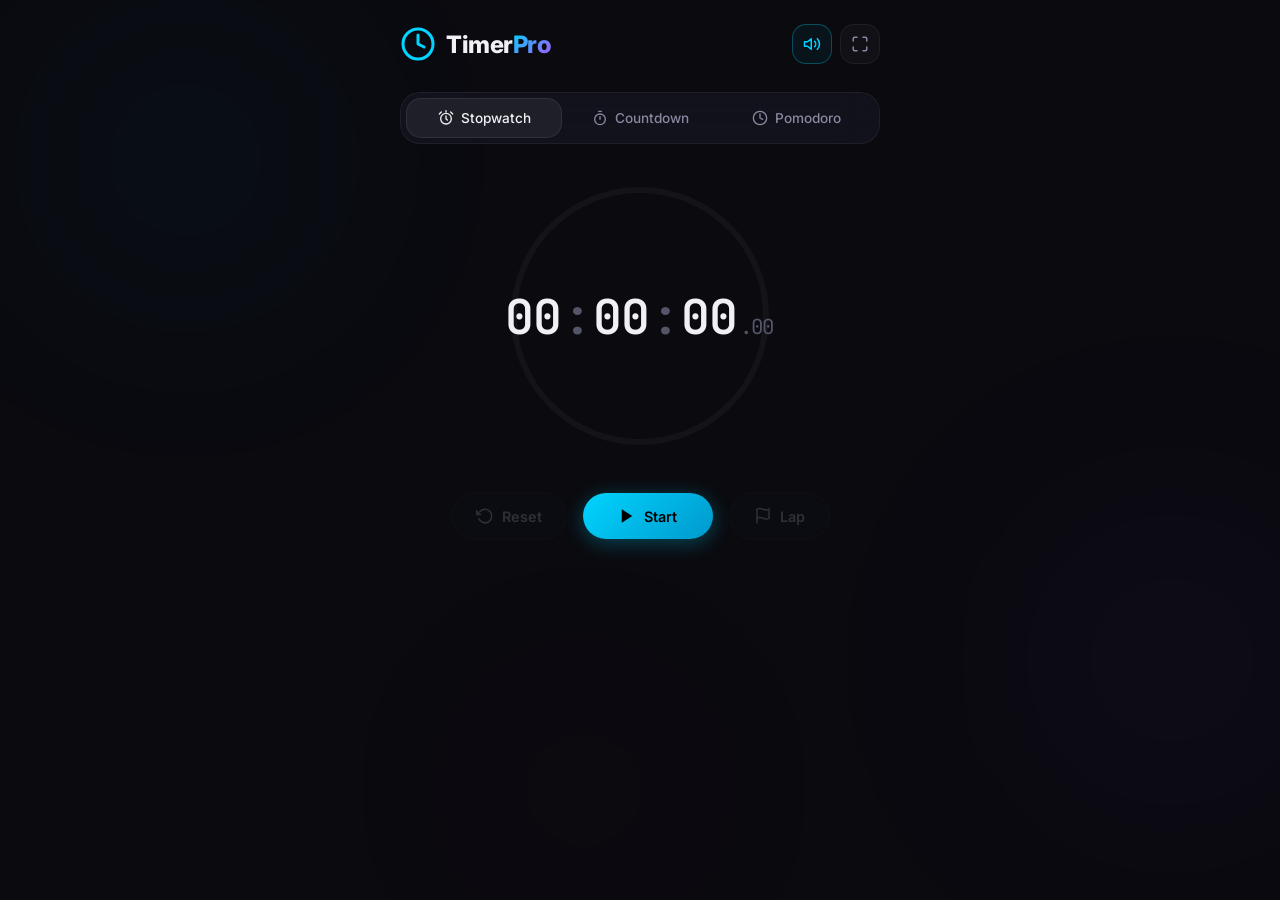
==== index.html @ 731d6ba2 "Initial commit: Timer Pro app with Stopwatch, Countdown & Pomodoro" ====
<!DOCTYPE html>
<html lang="en">
<head>
    <meta charset="UTF-8">
    <meta name="viewport" content="width=device-width, initial-scale=1.0">
    <title>Timer Pro — Stopwatch, Countdown & Pomodoro</title>
    <meta name="description" content="A premium timer application with Stopwatch, Countdown, and Pomodoro modes. Beautiful dark UI with smooth animations.">
    <link rel="preconnect" href="https://fonts.googleapis.com">
    <link rel="preconnect" href="https://fonts.gstatic.com" crossorigin>
    <link href="https://fonts.googleapis.com/css2?family=Inter:wght@300;400;500;600;700;800;900&family=JetBrains+Mono:wght@300;400;500;600;700&display=swap" rel="stylesheet">
    <link rel="stylesheet" href="style.css">
</head>
<body>
    <div class="app-bg">
        <div class="bg-orb bg-orb-1"></div>
        <div class="bg-orb bg-orb-2"></div>
        <div class="bg-orb bg-orb-3"></div>
    </div>

    <div class="app-container">
        <!-- Header -->
        <header class="app-header">
            <div class="logo">
                <div class="logo-icon">
                    <svg viewBox="0 0 24 24" fill="none" stroke="currentColor" stroke-width="2" stroke-linecap="round" stroke-linejoin="round">
                        <circle cx="12" cy="12" r="10"/>
                        <polyline points="12 6 12 12 16 14"/>
                    </svg>
                </div>
                <h1>Timer<span class="logo-accent">Pro</span></h1>
            </div>
            <div class="header-actions">
                <button id="btn-sound-toggle" class="icon-btn" title="Toggle Sound" aria-label="Toggle sound">
                    <svg viewBox="0 0 24 24" fill="none" stroke="currentColor" stroke-width="2" stroke-linecap="round" stroke-linejoin="round">
                        <polygon points="11 5 6 9 2 9 2 15 6 15 11 19 11 5"/>
                        <path d="M19.07 4.93a10 10 0 0 1 0 14.14"/>
                        <path d="M15.54 8.46a5 5 0 0 1 0 7.07"/>
                    </svg>
                </button>
                <button id="btn-fullscreen" class="icon-btn" title="Fullscreen" aria-label="Toggle fullscreen">
                    <svg viewBox="0 0 24 24" fill="none" stroke="currentColor" stroke-width="2" stroke-linecap="round" stroke-linejoin="round">
                        <path d="M8 3H5a2 2 0 0 0-2 2v3m18 0V5a2 2 0 0 0-2-2h-3m0 18h3a2 2 0 0 0 2-2v-3M3 16v3a2 2 0 0 0 2 2h3"/>
                    </svg>
                </button>
            </div>
        </header>

        <!-- Mode Tabs -->
        <nav class="mode-tabs" role="tablist">
            <button class="mode-tab active" data-mode="stopwatch" role="tab" aria-selected="true" id="tab-stopwatch">
                <svg viewBox="0 0 24 24" fill="none" stroke="currentColor" stroke-width="2" stroke-linecap="round" stroke-linejoin="round">
                    <circle cx="12" cy="13" r="8"/>
                    <path d="M12 9v4l2 2"/>
                    <path d="M5 3L2 6"/>
                    <path d="M22 6l-3-3"/>
                    <line x1="12" y1="1" x2="12" y2="3"/>
                </svg>
                Stopwatch
            </button>
            <button class="mode-tab" data-mode="countdown" role="tab" aria-selected="false" id="tab-countdown">
                <svg viewBox="0 0 24 24" fill="none" stroke="currentColor" stroke-width="2" stroke-linecap="round" stroke-linejoin="round">
                    <path d="M10 2h4"/>
                    <path d="M12 14v-4"/>
                    <circle cx="12" cy="14" r="8"/>
                </svg>
                Countdown
            </button>
            <button class="mode-tab" data-mode="pomodoro" role="tab" aria-selected="false" id="tab-pomodoro">
                <svg viewBox="0 0 24 24" fill="none" stroke="currentColor" stroke-width="2" stroke-linecap="round" stroke-linejoin="round">
                    <path d="M12 22c5.523 0 10-4.477 10-10S17.523 2 12 2 2 6.477 2 12s4.477 10 10 10z"/>
                    <path d="M12 6v6l4 2"/>
                </svg>
                Pomodoro
            </button>
            <div class="tab-indicator" id="tab-indicator"></div>
        </nav>

        <!-- Main Timer Display -->
        <main class="timer-main">
            <!-- Stopwatch Panel -->
            <section class="timer-panel active" id="panel-stopwatch" role="tabpanel" aria-labelledby="tab-stopwatch">
                <div class="timer-ring-container">
                    <svg class="timer-ring" viewBox="0 0 280 280">
                        <circle class="ring-bg" cx="140" cy="140" r="126"/>
                        <circle class="ring-progress stopwatch-ring" cx="140" cy="140" r="126" id="stopwatch-ring"/>
                    </svg>
                    <div class="timer-display">
                        <div class="time-digits" id="stopwatch-display">
                            <span class="digit-group" id="sw-hours">00</span>
                            <span class="digit-sep">:</span>
                            <span class="digit-group" id="sw-minutes">00</span>
                            <span class="digit-sep">:</span>
                            <span class="digit-group" id="sw-seconds">00</span>
                            <span class="digit-ms" id="sw-ms">.00</span>
                        </div>
                    </div>
                </div>
                <div class="timer-controls">
                    <button class="ctrl-btn ctrl-secondary" id="sw-reset" disabled>
                        <svg viewBox="0 0 24 24" fill="none" stroke="currentColor" stroke-width="2"><path d="M1 4v6h6"/><path d="M3.51 15a9 9 0 1 0 2.13-9.36L1 10"/></svg>
                        Reset
                    </button>
                    <button class="ctrl-btn ctrl-primary" id="sw-start">
                        <svg viewBox="0 0 24 24" fill="currentColor"><polygon points="5 3 19 12 5 21 5 3"/></svg>
                        Start
                    </button>
                    <button class="ctrl-btn ctrl-secondary" id="sw-lap" disabled>
                        <svg viewBox="0 0 24 24" fill="none" stroke="currentColor" stroke-width="2"><path d="M4 15s1-1 4-1 5 2 8 2 4-1 4-1V3s-1 1-4 1-5-2-8-2-4 1-4 1z"/><line x1="4" y1="22" x2="4" y2="15"/></svg>
                        Lap
                    </button>
                </div>
                <div class="laps-container" id="laps-container">
                    <div class="laps-header" id="laps-header" style="display:none;">
                        <span>Lap</span>
                        <span>Lap Time</span>
                        <span>Total</span>
                    </div>
                    <div class="laps-list" id="laps-list"></div>
                </div>
            </section>

            <!-- Countdown Panel -->
            <section class="timer-panel" id="panel-countdown" role="tabpanel" aria-labelledby="tab-countdown">
                <div class="countdown-setup" id="countdown-setup">
                    <div class="preset-chips">
                        <button class="preset-chip" data-seconds="60">1 min</button>
                        <button class="preset-chip" data-seconds="180">3 min</button>
                        <button class="preset-chip" data-seconds="300">5 min</button>
                        <button class="preset-chip" data-seconds="600">10 min</button>
                        <button class="preset-chip" data-seconds="900">15 min</button>
                        <button class="preset-chip" data-seconds="1800">30 min</button>
                        <button class="preset-chip" data-seconds="3600">1 hr</button>
                        <button class="preset-chip" data-seconds="7200">2 hr</button>
                    </div>
                    <div class="time-input-group">
                        <div class="time-input-col">
                            <input type="number" id="cd-hours-input" class="time-input" min="0" max="99" value="0" aria-label="Hours">
                            <label>Hours</label>
                        </div>
                        <span class="time-input-sep">:</span>
                        <div class="time-input-col">
                            <input type="number" id="cd-minutes-input" class="time-input" min="0" max="59" value="5" aria-label="Minutes">
                            <label>Minutes</label>
                        </div>
                        <span class="time-input-sep">:</span>
                        <div class="time-input-col">
                            <input type="number" id="cd-seconds-input" class="time-input" min="0" max="59" value="0" aria-label="Seconds">
                            <label>Seconds</label>
                        </div>
                    </div>
                </div>
                <div class="timer-ring-container" id="countdown-ring-area">
                    <svg class="timer-ring" viewBox="0 0 280 280">
                        <circle class="ring-bg" cx="140" cy="140" r="126"/>
                        <circle class="ring-progress countdown-ring" cx="140" cy="140" r="126" id="countdown-ring"/>
                    </svg>
                    <div class="timer-display">
                        <div class="time-digits" id="countdown-display">
                            <span class="digit-group" id="cd-hours">00</span>
                            <span class="digit-sep">:</span>
                            <span class="digit-group" id="cd-minutes">05</span>
                            <span class="digit-sep">:</span>
                            <span class="digit-group" id="cd-seconds">00</span>
                        </div>
                        <div class="timer-label" id="cd-label">Ready</div>
                    </div>
                </div>
                <div class="timer-controls">
                    <button class="ctrl-btn ctrl-secondary" id="cd-reset" disabled>
                        <svg viewBox="0 0 24 24" fill="none" stroke="currentColor" stroke-width="2"><path d="M1 4v6h6"/><path d="M3.51 15a9 9 0 1 0 2.13-9.36L1 10"/></svg>
                        Reset
                    </button>
                    <button class="ctrl-btn ctrl-primary" id="cd-start">
                        <svg viewBox="0 0 24 24" fill="currentColor"><polygon points="5 3 19 12 5 21 5 3"/></svg>
                        Start
                    </button>
                    <button class="ctrl-btn ctrl-secondary" id="cd-add-time">
                        <svg viewBox="0 0 24 24" fill="none" stroke="currentColor" stroke-width="2"><line x1="12" y1="5" x2="12" y2="19"/><line x1="5" y1="12" x2="19" y2="12"/></svg>
                        +1:00
                    </button>
                </div>
            </section>

            <!-- Pomodoro Panel -->
            <section class="timer-panel" id="panel-pomodoro" role="tabpanel" aria-labelledby="tab-pomodoro">
                <div class="pomo-status-bar">
                    <div class="pomo-dots" id="pomo-dots">
                        <div class="pomo-dot active" data-index="0"></div>
                        <div class="pomo-dot" data-index="1"></div>
                        <div class="pomo-dot" data-index="2"></div>
                        <div class="pomo-dot" data-index="3"></div>
                    </div>
                    <div class="pomo-session-info">
                        <span id="pomo-session-label">Focus 1/4</span>
                    </div>
                </div>
                <div class="timer-ring-container">
                    <svg class="timer-ring" viewBox="0 0 280 280">
                        <circle class="ring-bg" cx="140" cy="140" r="126"/>
                        <circle class="ring-progress pomodoro-ring" cx="140" cy="140" r="126" id="pomodoro-ring"/>
                    </svg>
                    <div class="timer-display">
                        <div class="time-digits" id="pomodoro-display">
                            <span class="digit-group" id="pm-minutes">25</span>
                            <span class="digit-sep">:</span>
                            <span class="digit-group" id="pm-seconds">00</span>
                        </div>
                        <div class="timer-label" id="pomo-phase-label">Focus Time</div>
                    </div>
                </div>
                <div class="timer-controls">
                    <button class="ctrl-btn ctrl-secondary" id="pm-reset">
                        <svg viewBox="0 0 24 24" fill="none" stroke="currentColor" stroke-width="2"><path d="M1 4v6h6"/><path d="M3.51 15a9 9 0 1 0 2.13-9.36L1 10"/></svg>
                        Reset
                    </button>
                    <button class="ctrl-btn ctrl-primary" id="pm-start">
                        <svg viewBox="0 0 24 24" fill="currentColor"><polygon points="5 3 19 12 5 21 5 3"/></svg>
                        Start
                    </button>
                    <button class="ctrl-btn ctrl-secondary" id="pm-skip">
                        <svg viewBox="0 0 24 24" fill="currentColor"><polygon points="5 4 15 12 5 20 5 4"/><line x1="19" y1="5" x2="19" y2="19" stroke="currentColor" stroke-width="2"/></svg>
                        Skip
                    </button>
                </div>
                <div class="pomo-settings" id="pomo-settings">
                    <div class="pomo-setting">
                        <label>Focus</label>
                        <div class="pomo-adjust">
                            <button class="adj-btn" data-target="focus" data-dir="-1">-</button>
                            <span id="pomo-focus-val">25</span><span class="adj-unit">min</span>
                            <button class="adj-btn" data-target="focus" data-dir="1">+</button>
                        </div>
                    </div>
                    <div class="pomo-setting">
                        <label>Short Break</label>
                        <div class="pomo-adjust">
                            <button class="adj-btn" data-target="short" data-dir="-1">-</button>
                            <span id="pomo-short-val">5</span><span class="adj-unit">min</span>
                            <button class="adj-btn" data-target="short" data-dir="1">+</button>
                        </div>
                    </div>
                    <div class="pomo-setting">
                        <label>Long Break</label>
                        <div class="pomo-adjust">
                            <button class="adj-btn" data-target="long" data-dir="-1">-</button>
                            <span id="pomo-long-val">15</span><span class="adj-unit">min</span>
                            <button class="adj-btn" data-target="long" data-dir="1">+</button>
                        </div>
                    </div>
                </div>
                <div class="pomo-stats">
                    <div class="pomo-stat">
                        <span class="pomo-stat-val" id="pomo-total-focus">0</span>
                        <span class="pomo-stat-label">Focus min</span>
                    </div>
                    <div class="pomo-stat">
                        <span class="pomo-stat-val" id="pomo-completed">0</span>
                        <span class="pomo-stat-label">Completed</span>
                    </div>
                </div>
            </section>
        </main>
    </div>

    <!-- Alarm overlay -->
    <div class="alarm-overlay" id="alarm-overlay">
        <div class="alarm-modal">
            <div class="alarm-icon">
                <svg viewBox="0 0 24 24" fill="none" stroke="currentColor" stroke-width="2" stroke-linecap="round" stroke-linejoin="round">
                    <path d="M18 8A6 6 0 0 0 6 8c0 7-3 9-3 9h18s-3-2-3-9"/>
                    <path d="M13.73 21a2 2 0 0 1-3.46 0"/>
                </svg>
            </div>
            <h2 id="alarm-title">Time's Up!</h2>
            <p id="alarm-message">Your countdown has finished.</p>
            <button class="ctrl-btn ctrl-primary alarm-dismiss" id="alarm-dismiss">Dismiss</button>
        </div>
    </div>

    <script src="app.js"></script>
</body>
</html>
---- style.css ----
/* =============================================
   TIMER PRO — Premium Dark Theme CSS
   ============================================= */

*, *::before, *::after {
    margin: 0;
    padding: 0;
    box-sizing: border-box;
}

:root {
    --bg-primary: #0a0a0f;
    --bg-secondary: #12121a;
    --bg-card: rgba(22, 22, 35, 0.7);
    --bg-glass: rgba(255, 255, 255, 0.03);
    --border-glass: rgba(255, 255, 255, 0.06);
    --text-primary: #f0f0f5;
    --text-secondary: #8888a0;
    --text-muted: #55556a;
    --accent-cyan: #00d4ff;
    --accent-purple: #a855f7;
    --accent-pink: #f43f85;
    --accent-green: #34d399;
    --accent-orange: #fb923c;
    --accent-red: #ef4444;
    --glow-cyan: 0 0 30px rgba(0, 212, 255, 0.3);
    --glow-purple: 0 0 30px rgba(168, 85, 247, 0.3);
    --glow-green: 0 0 30px rgba(52, 211, 153, 0.3);
    --ring-size: 280px;
    --ring-stroke: 6;
    --radius-sm: 8px;
    --radius-md: 14px;
    --radius-lg: 20px;
    --radius-xl: 28px;
    --transition-fast: 0.15s ease;
    --transition-mid: 0.3s cubic-bezier(0.4, 0, 0.2, 1);
    --transition-slow: 0.5s cubic-bezier(0.4, 0, 0.2, 1);
}

html {
    font-size: 16px;
    -webkit-font-smoothing: antialiased;
    -moz-osx-font-smoothing: grayscale;
}

body {
    font-family: 'Inter', -apple-system, BlinkMacSystemFont, sans-serif;
    background: var(--bg-primary);
    color: var(--text-primary);
    min-height: 100vh;
    overflow-x: hidden;
    position: relative;
}

/* =============================================
   ANIMATED BACKGROUND
   ============================================= */
.app-bg {
    position: fixed;
    inset: 0;
    z-index: 0;
    overflow: hidden;
    pointer-events: none;
}

.bg-orb {
    position: absolute;
    border-radius: 50%;
    filter: blur(120px);
    opacity: 0.4;
    animation: orbFloat 20s ease-in-out infinite;
}

.bg-orb-1 {
    width: 500px;
    height: 500px;
    background: radial-gradient(circle, rgba(0, 212, 255, 0.15), transparent 70%);
    top: -10%;
    left: -5%;
    animation-delay: 0s;
}

.bg-orb-2 {
    width: 600px;
    height: 600px;
    background: radial-gradient(circle, rgba(168, 85, 247, 0.12), transparent 70%);
    top: 40%;
    right: -15%;
    animation-delay: -7s;
}

.bg-orb-3 {
    width: 400px;
    height: 400px;
    background: radial-gradient(circle, rgba(244, 63, 133, 0.1), transparent 70%);
    bottom: -10%;
    left: 30%;
    animation-delay: -14s;
}

@keyframes orbFloat {
    0%, 100% { transform: translate(0, 0) scale(1); }
    25% { transform: translate(40px, -30px) scale(1.05); }
    50% { transform: translate(-20px, 40px) scale(0.95); }
    75% { transform: translate(30px, 20px) scale(1.02); }
}

/* =============================================
   APP CONTAINER
   ============================================= */
.app-container {
    position: relative;
    z-index: 1;
    max-width: 520px;
    margin: 0 auto;
    padding: 24px 20px 40px;
    min-height: 100vh;
    display: flex;
    flex-direction: column;
}

/* =============================================
   HEADER
   ============================================= */
.app-header {
    display: flex;
    align-items: center;
    justify-content: space-between;
    margin-bottom: 28px;
}

.logo {
    display: flex;
    align-items: center;
    gap: 10px;
}

.logo-icon {
    width: 36px;
    height: 36px;
    color: var(--accent-cyan);
    animation: logoPulse 3s ease-in-out infinite;
}

@keyframes logoPulse {
    0%, 100% { filter: drop-shadow(0 0 6px rgba(0, 212, 255, 0.3)); }
    50% { filter: drop-shadow(0 0 14px rgba(0, 212, 255, 0.5)); }
}

.logo h1 {
    font-size: 1.5rem;
    font-weight: 800;
    letter-spacing: -0.5px;
    color: var(--text-primary);
}

.logo-accent {
    background: linear-gradient(135deg, var(--accent-cyan), var(--accent-purple));
    -webkit-background-clip: text;
    -webkit-text-fill-color: transparent;
    background-clip: text;
}

.header-actions {
    display: flex;
    gap: 8px;
}

.icon-btn {
    width: 40px;
    height: 40px;
    border-radius: var(--radius-md);
    border: 1px solid var(--border-glass);
    background: var(--bg-glass);
    color: var(--text-secondary);
    cursor: pointer;
    display: flex;
    align-items: center;
    justify-content: center;
    transition: var(--transition-fast);
    backdrop-filter: blur(10px);
}

.icon-btn svg {
    width: 18px;
    height: 18px;
}

.icon-btn:hover {
    background: rgba(255, 255, 255, 0.06);
    color: var(--text-primary);
    border-color: rgba(255, 255, 255, 0.12);
}

.icon-btn.active {
    color: var(--accent-cyan);
    border-color: rgba(0, 212, 255, 0.3);
    background: rgba(0, 212, 255, 0.05);
}

/* =============================================
   MODE TABS
   ============================================= */
.mode-tabs {
    display: flex;
    position: relative;
    background: var(--bg-card);
    border: 1px solid var(--border-glass);
    border-radius: var(--radius-lg);
    padding: 5px;
    backdrop-filter: blur(20px);
    margin-bottom: 32px;
}

.mode-tab {
    flex: 1;
    display: flex;
    align-items: center;
    justify-content: center;
    gap: 7px;
    padding: 12px 8px;
    border: none;
    background: none;
    color: var(--text-secondary);
    font-family: inherit;
    font-size: 0.85rem;
    font-weight: 500;
    cursor: pointer;
    border-radius: calc(var(--radius-lg) - 5px);
    position: relative;
    z-index: 2;
    transition: color var(--transition-fast);
    white-space: nowrap;
}

.mode-tab svg {
    width: 16px;
    height: 16px;
    flex-shrink: 0;
}

.mode-tab.active {
    color: var(--text-primary);
}

.tab-indicator {
    position: absolute;
    top: 5px;
    left: 5px;
    height: calc(100% - 10px);
    width: calc(33.333% - 3.33px);
    background: rgba(255, 255, 255, 0.06);
    border-radius: calc(var(--radius-lg) - 5px);
    border: 1px solid rgba(255, 255, 255, 0.08);
    transition: transform var(--transition-mid);
    z-index: 1;
}

.mode-tab[data-mode="countdown"].active ~ .tab-indicator,
.tab-indicator.pos-1 {
    transform: translateX(100%);
}

.mode-tab[data-mode="pomodoro"].active ~ .tab-indicator,
.tab-indicator.pos-2 {
    transform: translateX(200%);
}

/* =============================================
   TIMER PANELS
   ============================================= */
.timer-main {
    flex: 1;
}

.timer-panel {
    display: none;
    flex-direction: column;
    align-items: center;
    animation: panelIn 0.4s ease;
}

.timer-panel.active {
    display: flex;
}

@keyframes panelIn {
    from {
        opacity: 0;
        transform: translateY(12px) scale(0.98);
    }
    to {
        opacity: 1;
        transform: translateY(0) scale(1);
    }
}

/* =============================================
   CIRCULAR TIMER RING
   ============================================= */
.timer-ring-container {
    position: relative;
    width: var(--ring-size);
    height: var(--ring-size);
    margin: 0 auto 36px;
}

.timer-ring {
    width: 100%;
    height: 100%;
    transform: rotate(-90deg);
}

.ring-bg {
    fill: none;
    stroke: rgba(255, 255, 255, 0.04);
    stroke-width: var(--ring-stroke);
}

.ring-progress {
    fill: none;
    stroke-width: var(--ring-stroke);
    stroke-linecap: round;
    stroke-dasharray: 791.68;
    stroke-dashoffset: 791.68;
    transition: stroke-dashoffset 0.3s ease;
}

.stopwatch-ring {
    stroke: url(#stopwatch-gradient);
    stroke: var(--accent-cyan);
    filter: drop-shadow(0 0 8px rgba(0, 212, 255, 0.4));
}

.countdown-ring {
    stroke: var(--accent-purple);
    filter: drop-shadow(0 0 8px rgba(168, 85, 247, 0.4));
}

.pomodoro-ring {
    stroke: var(--accent-green);
    filter: drop-shadow(0 0 8px rgba(52, 211, 153, 0.4));
}

.pomodoro-ring.break-phase {
    stroke: var(--accent-orange);
    filter: drop-shadow(0 0 8px rgba(251, 146, 60, 0.4));
}

.timer-display {
    position: absolute;
    inset: 0;
    display: flex;
    flex-direction: column;
    align-items: center;
    justify-content: center;
}

.time-digits {
    font-family: 'JetBrains Mono', monospace;
    font-size: 3rem;
    font-weight: 600;
    letter-spacing: -1px;
    display: flex;
    align-items: baseline;
    color: var(--text-primary);
}

.digit-group {
    min-width: 2ch;
    text-align: center;
    transition: color var(--transition-fast);
}

.digit-sep {
    color: var(--text-muted);
    margin: 0 1px;
    animation: blink 1s step-end infinite;
}

.running .digit-sep {
    animation: blink 1s step-end infinite;
}

.paused .digit-sep {
    animation: none;
    opacity: 0.4;
}

@keyframes blink {
    0%, 100% { opacity: 1; }
    50% { opacity: 0.3; }
}

.digit-ms {
    font-size: 1.3rem;
    color: var(--text-muted);
    margin-left: 2px;
    font-weight: 400;
    min-width: 3ch;
}

.timer-label {
    font-size: 0.85rem;
    font-weight: 500;
    color: var(--text-secondary);
    margin-top: 6px;
    text-transform: uppercase;
    letter-spacing: 2px;
}

/* =============================================
   CONTROL BUTTONS
   ============================================= */
.timer-controls {
    display: flex;
    align-items: center;
    justify-content: center;
    gap: 16px;
    margin-bottom: 32px;
}

.ctrl-btn {
    display: flex;
    align-items: center;
    justify-content: center;
    gap: 8px;
    padding: 14px 24px;
    border: none;
    border-radius: var(--radius-xl);
    font-family: inherit;
    font-size: 0.9rem;
    font-weight: 600;
    cursor: pointer;
    transition: all var(--transition-mid);
    white-space: nowrap;
}

.ctrl-btn svg {
    width: 18px;
    height: 18px;
}

.ctrl-btn:disabled {
    opacity: 0.3;
    cursor: not-allowed;
}

.ctrl-primary {
    background: linear-gradient(135deg, var(--accent-cyan), #0099cc);
    color: #000;
    box-shadow: 0 4px 20px rgba(0, 212, 255, 0.3);
    min-width: 130px;
}

.ctrl-primary:hover:not(:disabled) {
    box-shadow: 0 6px 30px rgba(0, 212, 255, 0.45);
    transform: translateY(-2px);
}

.ctrl-primary:active:not(:disabled) {
    transform: translateY(0);
    box-shadow: 0 2px 15px rgba(0, 212, 255, 0.25);
}

.ctrl-primary.running {
    background: linear-gradient(135deg, var(--accent-orange), #e07020);
    box-shadow: 0 4px 20px rgba(251, 146, 60, 0.3);
}

.ctrl-primary.running:hover:not(:disabled) {
    box-shadow: 0 6px 30px rgba(251, 146, 60, 0.45);
}

.ctrl-secondary {
    background: var(--bg-card);
    color: var(--text-secondary);
    border: 1px solid var(--border-glass);
    backdrop-filter: blur(10px);
}

.ctrl-secondary:hover:not(:disabled) {
    background: rgba(255, 255, 255, 0.06);
    color: var(--text-primary);
    border-color: rgba(255, 255, 255, 0.12);
}

/* =============================================
   LAPS LIST
   ============================================= */
.laps-container {
    width: 100%;
    max-width: 440px;
}

.laps-header {
    display: grid;
    grid-template-columns: 60px 1fr 1fr;
    padding: 8px 16px;
    font-size: 0.75rem;
    font-weight: 600;
    color: var(--text-muted);
    text-transform: uppercase;
    letter-spacing: 1px;
}

.laps-list {
    max-height: 240px;
    overflow-y: auto;
    scrollbar-width: thin;
    scrollbar-color: rgba(255,255,255,0.1) transparent;
}

.laps-list::-webkit-scrollbar {
    width: 4px;
}

.laps-list::-webkit-scrollbar-thumb {
    background: rgba(255,255,255,0.1);
    border-radius: 4px;
}

.lap-item {
    display: grid;
    grid-template-columns: 60px 1fr 1fr;
    padding: 10px 16px;
    font-family: 'JetBrains Mono', monospace;
    font-size: 0.85rem;
    border-bottom: 1px solid var(--border-glass);
    animation: lapSlideIn 0.3s ease;
    color: var(--text-secondary);
}

.lap-item:first-child {
    color: var(--text-primary);
}

.lap-item .lap-num {
    color: var(--text-muted);
    font-weight: 500;
}

.lap-item.best .lap-time {
    color: var(--accent-green);
}

.lap-item.worst .lap-time {
    color: var(--accent-red);
}

@keyframes lapSlideIn {
    from {
        opacity: 0;
        transform: translateY(-10px);
    }
    to {
        opacity: 1;
        transform: translateY(0);
    }
}

/* =============================================
   COUNTDOWN SETUP
   ============================================= */
.countdown-setup {
    width: 100%;
    margin-bottom: 24px;
    animation: fadeIn 0.3s ease;
}

@keyframes fadeIn {
    from { opacity: 0; }
    to { opacity: 1; }
}

.preset-chips {
    display: flex;
    flex-wrap: wrap;
    gap: 8px;
    justify-content: center;
    margin-bottom: 24px;
}

.preset-chip {
    padding: 8px 16px;
    border: 1px solid var(--border-glass);
    border-radius: var(--radius-xl);
    background: var(--bg-glass);
    color: var(--text-secondary);
    font-family: inherit;
    font-size: 0.8rem;
    font-weight: 500;
    cursor: pointer;
    transition: all var(--transition-fast);
    backdrop-filter: blur(10px);
}

.preset-chip:hover {
    border-color: rgba(168, 85, 247, 0.4);
    color: var(--accent-purple);
    background: rgba(168, 85, 247, 0.06);
}

.preset-chip.active {
    border-color: var(--accent-purple);
    color: var(--accent-purple);
    background: rgba(168, 85, 247, 0.1);
    box-shadow: 0 0 15px rgba(168, 85, 247, 0.15);
}

.time-input-group {
    display: flex;
    align-items: center;
    justify-content: center;
    gap: 8px;
}

.time-input-col {
    display: flex;
    flex-direction: column;
    align-items: center;
    gap: 6px;
}

.time-input-col label {
    font-size: 0.7rem;
    font-weight: 500;
    color: var(--text-muted);
    text-transform: uppercase;
    letter-spacing: 1px;
}

.time-input {
    width: 80px;
    height: 56px;
    text-align: center;
    font-family: 'JetBrains Mono', monospace;
    font-size: 1.6rem;
    font-weight: 600;
    color: var(--text-primary);
    background: var(--bg-card);
    border: 1px solid var(--border-glass);
    border-radius: var(--radius-md);
    outline: none;
    transition: all var(--transition-fast);
    -moz-appearance: textfield;
}

.time-input::-webkit-inner-spin-button,
.time-input::-webkit-outer-spin-button {
    -webkit-appearance: none;
    margin: 0;
}

.time-input:focus {
    border-color: var(--accent-purple);
    box-shadow: 0 0 0 3px rgba(168, 85, 247, 0.15);
}

.time-input-sep {
    font-family: 'JetBrains Mono', monospace;
    font-size: 1.6rem;
    font-weight: 600;
    color: var(--text-muted);
    margin-top: -20px;
}

.countdown-setup.hidden {
    display: none;
}

/* =============================================
   POMODORO ELEMENTS
   ============================================= */
.pomo-status-bar {
    display: flex;
    flex-direction: column;
    align-items: center;
    gap: 10px;
    margin-bottom: 20px;
}

.pomo-dots {
    display: flex;
    gap: 10px;
}

.pomo-dot {
    width: 12px;
    height: 12px;
    border-radius: 50%;
    background: rgba(255, 255, 255, 0.08);
    border: 2px solid rgba(255, 255, 255, 0.1);
    transition: all var(--transition-mid);
}

.pomo-dot.active {
    background: var(--accent-green);
    border-color: var(--accent-green);
    box-shadow: 0 0 10px rgba(52, 211, 153, 0.4);
}

.pomo-dot.completed {
    background: var(--accent-green);
    border-color: var(--accent-green);
    opacity: 0.5;
}

.pomo-session-info {
    font-size: 0.8rem;
    font-weight: 500;
    color: var(--text-secondary);
    letter-spacing: 1px;
}

.pomo-settings {
    display: flex;
    gap: 16px;
    margin-bottom: 20px;
    flex-wrap: wrap;
    justify-content: center;
}

.pomo-setting {
    display: flex;
    flex-direction: column;
    align-items: center;
    gap: 8px;
    padding: 12px 16px;
    background: var(--bg-card);
    border: 1px solid var(--border-glass);
    border-radius: var(--radius-md);
    backdrop-filter: blur(10px);
}

.pomo-setting label {
    font-size: 0.7rem;
    font-weight: 600;
    color: var(--text-muted);
    text-transform: uppercase;
    letter-spacing: 1px;
}

.pomo-adjust {
    display: flex;
    align-items: center;
    gap: 10px;
}

.adj-btn {
    width: 28px;
    height: 28px;
    border-radius: 50%;
    border: 1px solid var(--border-glass);
    background: var(--bg-glass);
    color: var(--text-secondary);
    font-size: 1rem;
    font-weight: 600;
    cursor: pointer;
    display: flex;
    align-items: center;
    justify-content: center;
    transition: var(--transition-fast);
}

.adj-btn:hover {
    background: rgba(255, 255, 255, 0.08);
    color: var(--text-primary);
    border-color: rgba(255, 255, 255, 0.15);
}

.pomo-adjust span {
    font-family: 'JetBrains Mono', monospace;
    font-size: 1.1rem;
    font-weight: 600;
    color: var(--text-primary);
    min-width: 2ch;
    text-align: center;
}

.adj-unit {
    font-size: 0.75rem !important;
    color: var(--text-muted) !important;
    font-weight: 400 !important;
}

.pomo-stats {
    display: flex;
    gap: 32px;
    justify-content: center;
}

.pomo-stat {
    display: flex;
    flex-direction: column;
    align-items: center;
    gap: 4px;
}

.pomo-stat-val {
    font-family: 'JetBrains Mono', monospace;
    font-size: 1.5rem;
    font-weight: 700;
    color: var(--accent-green);
}

.pomo-stat-label {
    font-size: 0.7rem;
    font-weight: 500;
    color: var(--text-muted);
    text-transform: uppercase;
    letter-spacing: 1px;
}

/* =============================================
   ALARM OVERLAY
   ============================================= */
.alarm-overlay {
    position: fixed;
    inset: 0;
    z-index: 1000;
    display: none;
    align-items: center;
    justify-content: center;
    background: rgba(0, 0, 0, 0.7);
    backdrop-filter: blur(12px);
}

.alarm-overlay.show {
    display: flex;
    animation: overlayIn 0.3s ease;
}

@keyframes overlayIn {
    from { opacity: 0; }
    to { opacity: 1; }
}

.alarm-modal {
    text-align: center;
    padding: 48px 40px;
    background: var(--bg-card);
    border: 1px solid var(--border-glass);
    border-radius: var(--radius-xl);
    backdrop-filter: blur(40px);
    max-width: 380px;
    width: 90%;
    animation: modalBounce 0.4s ease;
}

@keyframes modalBounce {
    0% { transform: scale(0.8); opacity: 0; }
    50% { transform: scale(1.02); }
    100% { transform: scale(1); opacity: 1; }
}

.alarm-icon {
    width: 64px;
    height: 64px;
    margin: 0 auto 20px;
    color: var(--accent-cyan);
    animation: alarmShake 0.5s ease infinite alternate;
}

.alarm-icon svg {
    width: 100%;
    height: 100%;
}

@keyframes alarmShake {
    0% { transform: rotate(-8deg); }
    100% { transform: rotate(8deg); }
}

.alarm-modal h2 {
    font-size: 1.5rem;
    font-weight: 700;
    margin-bottom: 8px;
}

.alarm-modal p {
    color: var(--text-secondary);
    margin-bottom: 28px;
    font-size: 0.95rem;
}

.alarm-dismiss {
    min-width: 160px;
}

/* =============================================
   COUNTDOWN FINISHING ANIMATION
   ============================================= */
.countdown-finishing .digit-group {
    color: var(--accent-red);
    animation: digitPulse 1s ease infinite;
}

@keyframes digitPulse {
    0%, 100% { opacity: 1; transform: scale(1); }
    50% { opacity: 0.7; transform: scale(1.03); }
}

/* =============================================
   RESPONSIVE
   ============================================= */
@media (max-width: 480px) {
    .app-container {
        padding: 16px 14px 30px;
    }

    .mode-tab {
        font-size: 0.78rem;
        padding: 10px 6px;
        gap: 5px;
    }

    .mode-tab svg {
        width: 14px;
        height: 14px;
    }

    :root {
        --ring-size: 240px;
    }

    .time-digits {
        font-size: 2.5rem;
    }

    .digit-ms {
        font-size: 1rem;
    }

    .time-input {
        width: 68px;
        height: 50px;
        font-size: 1.3rem;
    }

    .time-input-sep {
        font-size: 1.3rem;
    }

    .ctrl-btn {
        padding: 12px 18px;
        font-size: 0.82rem;
    }

    .pomo-settings {
        gap: 10px;
    }

    .pomo-setting {
        padding: 10px 12px;
    }
}

@media (max-width: 360px) {
    :root {
        --ring-size: 210px;
    }

    .time-digits {
        font-size: 2.1rem;
    }

    .ctrl-btn {
        padding: 11px 14px;
        font-size: 0.78rem;
    }
}

/* =============================================
   SCROLLBAR GLOBAL
   ============================================= */
::-webkit-scrollbar {
    width: 6px;
}

::-webkit-scrollbar-track {
    background: transparent;
}

::-webkit-scrollbar-thumb {
    background: rgba(255, 255, 255, 0.08);
    border-radius: 3px;
}

::-webkit-scrollbar-thumb:hover {
    background: rgba(255, 255, 255, 0.15);
}

/* Focus visible */
:focus-visible {
    outline: 2px solid var(--accent-cyan);
    outline-offset: 2px;
}
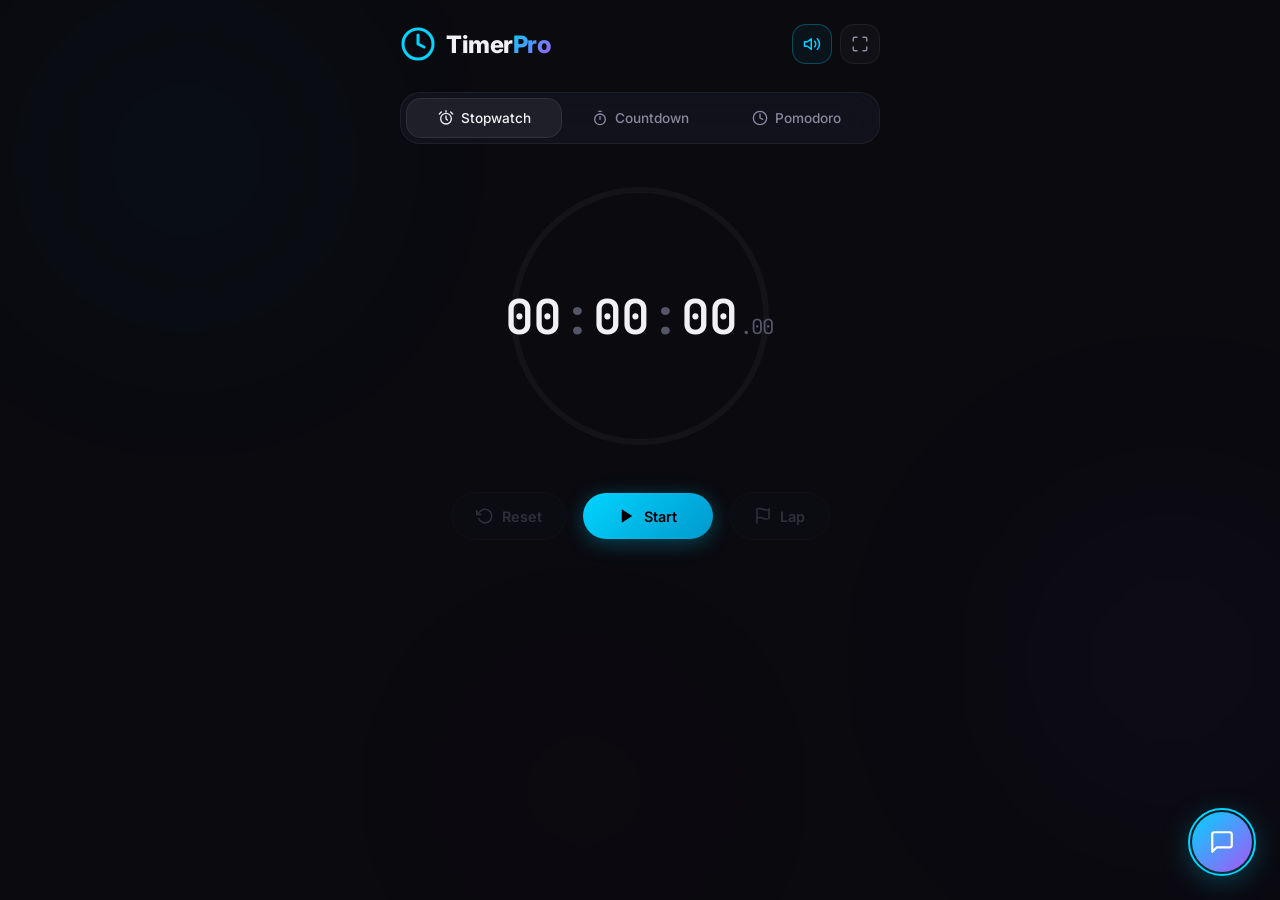
==== commit cc7bda0e: "Add TimerBot chatbot with timer controls and productivity tips" ====
--- a/index.html
+++ b/index.html
@@ -277,6 +277,66 @@
         </div>
     </div>
 
+    <!-- Chatbot Widget -->
+    <div class="chatbot-fab" id="chatbot-fab" title="Chat with TimerBot" aria-label="Open chatbot">
+        <svg class="fab-icon-chat" viewBox="0 0 24 24" fill="none" stroke="currentColor" stroke-width="2" stroke-linecap="round" stroke-linejoin="round">
+            <path d="M21 15a2 2 0 0 1-2 2H7l-4 4V5a2 2 0 0 1 2-2h14a2 2 0 0 1 2 2z"/>
+        </svg>
+        <svg class="fab-icon-close" viewBox="0 0 24 24" fill="none" stroke="currentColor" stroke-width="2" stroke-linecap="round" stroke-linejoin="round">
+            <line x1="18" y1="6" x2="6" y2="18"/>
+            <line x1="6" y1="6" x2="18" y2="18"/>
+        </svg>
+        <div class="fab-pulse"></div>
+    </div>
+
+    <div class="chatbot-window" id="chatbot-window">
+        <div class="chat-header">
+            <div class="chat-header-info">
+                <div class="chat-avatar">
+                    <svg viewBox="0 0 24 24" fill="none" stroke="currentColor" stroke-width="2">
+                        <path d="M12 8V4H8"/>
+                        <rect x="4" y="8" width="16" height="12" rx="2"/>
+                        <circle cx="9" cy="14" r="1" fill="currentColor"/>
+                        <circle cx="15" cy="14" r="1" fill="currentColor"/>
+                        <path d="M9 18h6"/>
+                    </svg>
+                </div>
+                <div>
+                    <div class="chat-bot-name">TimerBot</div>
+                    <div class="chat-bot-status">Online — Ready to help</div>
+                </div>
+            </div>
+            <button class="chat-close-btn" id="chat-close-btn" aria-label="Close chat">
+                <svg viewBox="0 0 24 24" fill="none" stroke="currentColor" stroke-width="2">
+                    <polyline points="6 9 12 15 18 9"/>
+                </svg>
+            </button>
+        </div>
+        <div class="chat-messages" id="chat-messages">
+            <div class="chat-msg bot">
+                <div class="chat-msg-bubble">
+                    Hey! I'm <strong>TimerBot</strong>. I can help you control your timers and give productivity tips. Try these:
+                </div>
+            </div>
+            <div class="chat-quick-actions" id="chat-quick-actions">
+                <button class="chat-quick-btn" data-msg="Start stopwatch">Start Stopwatch</button>
+                <button class="chat-quick-btn" data-msg="Set countdown 10 minutes">Countdown 10min</button>
+                <button class="chat-quick-btn" data-msg="Start pomodoro">Start Pomodoro</button>
+                <button class="chat-quick-btn" data-msg="Give me a productivity tip">Productivity Tip</button>
+                <button class="chat-quick-btn" data-msg="What can you do?">What can you do?</button>
+            </div>
+        </div>
+        <div class="chat-input-area">
+            <input type="text" class="chat-input" id="chat-input" placeholder="Type a command or ask something..." autocomplete="off">
+            <button class="chat-send-btn" id="chat-send-btn" aria-label="Send message">
+                <svg viewBox="0 0 24 24" fill="currentColor">
+                    <path d="M2.01 21L23 12 2.01 3 2 10l15 2-15 2z"/>
+                </svg>
+            </button>
+        </div>
+    </div>
+
     <script src="app.js"></script>
+    <script src="chatbot.js"></script>
 </body>
 </html>
--- a/style.css
+++ b/style.css
@@ -996,3 +996,396 @@
     outline: 2px solid var(--accent-cyan);
     outline-offset: 2px;
 }
+
+/* =============================================
+   CHATBOT — FLOATING ACTION BUTTON
+   ============================================= */
+.chatbot-fab {
+    position: fixed;
+    bottom: 28px;
+    right: 28px;
+    width: 60px;
+    height: 60px;
+    border-radius: 50%;
+    background: linear-gradient(135deg, var(--accent-cyan), var(--accent-purple));
+    color: #fff;
+    border: none;
+    cursor: pointer;
+    display: flex;
+    align-items: center;
+    justify-content: center;
+    z-index: 900;
+    box-shadow: 0 6px 30px rgba(0, 212, 255, 0.35), 0 2px 8px rgba(0,0,0,0.3);
+    transition: all var(--transition-mid);
+}
+
+.chatbot-fab:hover {
+    transform: scale(1.08);
+    box-shadow: 0 8px 40px rgba(0, 212, 255, 0.5), 0 4px 12px rgba(0,0,0,0.4);
+}
+
+.chatbot-fab svg {
+    width: 26px;
+    height: 26px;
+    transition: all 0.3s ease;
+}
+
+.chatbot-fab .fab-icon-close {
+    display: none;
+}
+
+.chatbot-fab.open .fab-icon-chat {
+    display: none;
+}
+
+.chatbot-fab.open .fab-icon-close {
+    display: block;
+}
+
+.fab-pulse {
+    position: absolute;
+    inset: -4px;
+    border-radius: 50%;
+    border: 2px solid var(--accent-cyan);
+    animation: fabPulse 2s ease-out infinite;
+    pointer-events: none;
+}
+
+.chatbot-fab.open .fab-pulse {
+    display: none;
+}
+
+@keyframes fabPulse {
+    0% { transform: scale(1); opacity: 0.6; }
+    100% { transform: scale(1.5); opacity: 0; }
+}
+
+/* =============================================
+   CHATBOT — WINDOW
+   ============================================= */
+.chatbot-window {
+    position: fixed;
+    bottom: 100px;
+    right: 28px;
+    width: 380px;
+    max-height: 540px;
+    background: rgba(16, 16, 28, 0.95);
+    border: 1px solid rgba(255, 255, 255, 0.08);
+    border-radius: var(--radius-xl);
+    backdrop-filter: blur(40px);
+    box-shadow: 0 20px 60px rgba(0, 0, 0, 0.5), 0 0 40px rgba(0, 212, 255, 0.08);
+    z-index: 899;
+    display: none;
+    flex-direction: column;
+    overflow: hidden;
+    animation: chatWindowIn 0.35s cubic-bezier(0.4, 0, 0.2, 1);
+}
+
+.chatbot-window.open {
+    display: flex;
+}
+
+@keyframes chatWindowIn {
+    from {
+        opacity: 0;
+        transform: translateY(20px) scale(0.95);
+    }
+    to {
+        opacity: 1;
+        transform: translateY(0) scale(1);
+    }
+}
+
+/* Chat Header */
+.chat-header {
+    display: flex;
+    align-items: center;
+    justify-content: space-between;
+    padding: 16px 18px;
+    background: rgba(255, 255, 255, 0.03);
+    border-bottom: 1px solid rgba(255, 255, 255, 0.06);
+}
+
+.chat-header-info {
+    display: flex;
+    align-items: center;
+    gap: 12px;
+}
+
+.chat-avatar {
+    width: 38px;
+    height: 38px;
+    border-radius: 12px;
+    background: linear-gradient(135deg, rgba(0, 212, 255, 0.15), rgba(168, 85, 247, 0.15));
+    border: 1px solid rgba(0, 212, 255, 0.2);
+    display: flex;
+    align-items: center;
+    justify-content: center;
+    color: var(--accent-cyan);
+}
+
+.chat-avatar svg {
+    width: 20px;
+    height: 20px;
+}
+
+.chat-bot-name {
+    font-size: 0.9rem;
+    font-weight: 700;
+    color: var(--text-primary);
+}
+
+.chat-bot-status {
+    font-size: 0.7rem;
+    color: var(--accent-green);
+    font-weight: 500;
+    display: flex;
+    align-items: center;
+    gap: 5px;
+}
+
+.chat-bot-status::before {
+    content: '';
+    width: 6px;
+    height: 6px;
+    border-radius: 50%;
+    background: var(--accent-green);
+    display: inline-block;
+    animation: statusPulse 2s ease infinite;
+}
+
+@keyframes statusPulse {
+    0%, 100% { opacity: 1; }
+    50% { opacity: 0.4; }
+}
+
+.chat-close-btn {
+    width: 32px;
+    height: 32px;
+    border-radius: 8px;
+    border: none;
+    background: transparent;
+    color: var(--text-secondary);
+    cursor: pointer;
+    display: flex;
+    align-items: center;
+    justify-content: center;
+    transition: var(--transition-fast);
+}
+
+.chat-close-btn svg {
+    width: 18px;
+    height: 18px;
+}
+
+.chat-close-btn:hover {
+    background: rgba(255, 255, 255, 0.06);
+    color: var(--text-primary);
+}
+
+/* Chat Messages */
+.chat-messages {
+    flex: 1;
+    overflow-y: auto;
+    padding: 16px 18px;
+    display: flex;
+    flex-direction: column;
+    gap: 12px;
+    max-height: 360px;
+    min-height: 200px;
+    scrollbar-width: thin;
+    scrollbar-color: rgba(255,255,255,0.08) transparent;
+}
+
+.chat-messages::-webkit-scrollbar {
+    width: 4px;
+}
+
+.chat-messages::-webkit-scrollbar-thumb {
+    background: rgba(255,255,255,0.08);
+    border-radius: 4px;
+}
+
+.chat-msg {
+    display: flex;
+    animation: msgSlide 0.3s ease;
+}
+
+.chat-msg.bot {
+    justify-content: flex-start;
+}
+
+.chat-msg.user {
+    justify-content: flex-end;
+}
+
+@keyframes msgSlide {
+    from {
+        opacity: 0;
+        transform: translateY(8px);
+    }
+    to {
+        opacity: 1;
+        transform: translateY(0);
+    }
+}
+
+.chat-msg-bubble {
+    max-width: 85%;
+    padding: 10px 14px;
+    border-radius: 16px;
+    font-size: 0.84rem;
+    line-height: 1.5;
+    word-wrap: break-word;
+}
+
+.bot .chat-msg-bubble {
+    background: rgba(255, 255, 255, 0.05);
+    border: 1px solid rgba(255, 255, 255, 0.06);
+    color: var(--text-primary);
+    border-bottom-left-radius: 4px;
+}
+
+.user .chat-msg-bubble {
+    background: linear-gradient(135deg, rgba(0, 212, 255, 0.15), rgba(168, 85, 247, 0.15));
+    border: 1px solid rgba(0, 212, 255, 0.15);
+    color: var(--text-primary);
+    border-bottom-right-radius: 4px;
+}
+
+/* Quick Actions */
+.chat-quick-actions {
+    display: flex;
+    flex-wrap: wrap;
+    gap: 6px;
+    padding: 0 4px;
+}
+
+.chat-quick-btn {
+    padding: 6px 12px;
+    border-radius: 20px;
+    border: 1px solid rgba(0, 212, 255, 0.2);
+    background: rgba(0, 212, 255, 0.06);
+    color: var(--accent-cyan);
+    font-family: inherit;
+    font-size: 0.75rem;
+    font-weight: 500;
+    cursor: pointer;
+    transition: all var(--transition-fast);
+    white-space: nowrap;
+}
+
+.chat-quick-btn:hover {
+    background: rgba(0, 212, 255, 0.12);
+    border-color: rgba(0, 212, 255, 0.35);
+    transform: translateY(-1px);
+}
+
+/* Typing indicator */
+.chat-typing {
+    display: flex;
+    align-items: center;
+    gap: 4px;
+    padding: 10px 14px;
+    max-width: 80px;
+}
+
+.chat-typing .dot {
+    width: 6px;
+    height: 6px;
+    border-radius: 50%;
+    background: var(--text-muted);
+    animation: typingDot 1.2s ease infinite;
+}
+
+.chat-typing .dot:nth-child(2) { animation-delay: 0.2s; }
+.chat-typing .dot:nth-child(3) { animation-delay: 0.4s; }
+
+@keyframes typingDot {
+    0%, 60%, 100% { opacity: 0.3; transform: translateY(0); }
+    30% { opacity: 1; transform: translateY(-4px); }
+}
+
+/* Chat Input */
+.chat-input-area {
+    display: flex;
+    align-items: center;
+    gap: 8px;
+    padding: 12px 14px;
+    border-top: 1px solid rgba(255, 255, 255, 0.06);
+    background: rgba(255, 255, 255, 0.02);
+}
+
+.chat-input {
+    flex: 1;
+    height: 40px;
+    padding: 0 14px;
+    border-radius: 20px;
+    border: 1px solid rgba(255, 255, 255, 0.08);
+    background: rgba(255, 255, 255, 0.04);
+    color: var(--text-primary);
+    font-family: inherit;
+    font-size: 0.84rem;
+    outline: none;
+    transition: all var(--transition-fast);
+}
+
+.chat-input::placeholder {
+    color: var(--text-muted);
+}
+
+.chat-input:focus {
+    border-color: rgba(0, 212, 255, 0.3);
+    background: rgba(255, 255, 255, 0.06);
+}
+
+.chat-send-btn {
+    width: 40px;
+    height: 40px;
+    border-radius: 50%;
+    border: none;
+    background: linear-gradient(135deg, var(--accent-cyan), var(--accent-purple));
+    color: #fff;
+    cursor: pointer;
+    display: flex;
+    align-items: center;
+    justify-content: center;
+    transition: all var(--transition-fast);
+    flex-shrink: 0;
+}
+
+.chat-send-btn svg {
+    width: 18px;
+    height: 18px;
+}
+
+.chat-send-btn:hover {
+    transform: scale(1.05);
+    box-shadow: 0 4px 15px rgba(0, 212, 255, 0.3);
+}
+
+/* =============================================
+   CHATBOT RESPONSIVE
+   ============================================= */
+@media (max-width: 480px) {
+    .chatbot-window {
+        right: 12px;
+        left: 12px;
+        bottom: 90px;
+        width: auto;
+        max-height: 70vh;
+    }
+
+    .chatbot-fab {
+        bottom: 20px;
+        right: 20px;
+        width: 54px;
+        height: 54px;
+    }
+
+    .chatbot-fab svg {
+        width: 22px;
+        height: 22px;
+    }
+}
+
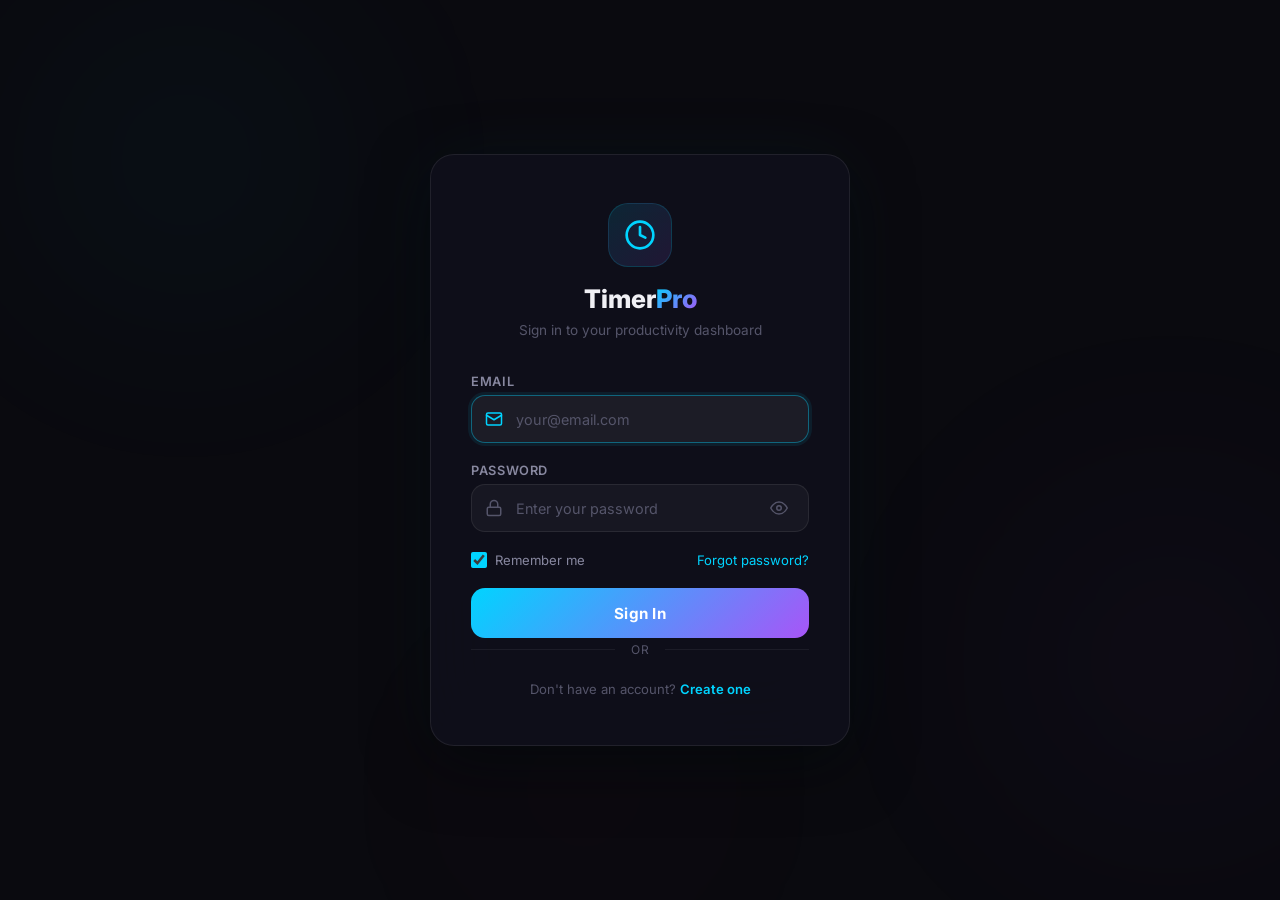
==== commit 7a52f879: "Add login/signup system with email & password, session management, and logout" ====
--- a/index.html
+++ b/index.html
@@ -323,6 +323,7 @@
                 <button class="chat-quick-btn" data-msg="Set countdown 10 minutes">Countdown 10min</button>
                 <button class="chat-quick-btn" data-msg="Start pomodoro">Start Pomodoro</button>
                 <button class="chat-quick-btn" data-msg="Give me a productivity tip">Productivity Tip</button>
+                <button class="chat-quick-btn chat-quick-btn--lead" data-msg="I want to register">Register / Contact</button>
                 <button class="chat-quick-btn" data-msg="What can you do?">What can you do?</button>
             </div>
         </div>
@@ -336,6 +337,7 @@
         </div>
     </div>
 
+    <script src="auth.js"></script>
     <script src="app.js"></script>
     <script src="chatbot.js"></script>
 </body>
--- a/style.css
+++ b/style.css
@@ -166,6 +166,45 @@
     gap: 8px;
 }
 
+.header-user {
+    display: flex;
+    align-items: center;
+    gap: 10px;
+    margin-left: 12px;
+    padding-left: 12px;
+    border-left: 1px solid rgba(255, 255, 255, 0.08);
+}
+
+.user-greeting {
+    font-size: 0.8rem;
+    font-weight: 500;
+    color: var(--text-secondary);
+    max-width: 120px;
+    overflow: hidden;
+    text-overflow: ellipsis;
+    white-space: nowrap;
+}
+
+.logout-btn {
+    width: 36px;
+    height: 36px;
+    border-radius: var(--radius-md);
+    border: 1px solid rgba(239, 68, 68, 0.15);
+    background: rgba(239, 68, 68, 0.06);
+    color: #ef4444;
+    cursor: pointer;
+    display: flex;
+    align-items: center;
+    justify-content: center;
+    transition: all 0.2s ease;
+}
+
+.logout-btn:hover {
+    background: rgba(239, 68, 68, 0.12);
+    border-color: rgba(239, 68, 68, 0.3);
+    transform: scale(1.05);
+}
+
 .icon-btn {
     width: 40px;
     height: 40px;
@@ -1281,6 +1320,17 @@
     transform: translateY(-1px);
 }
 
+.chat-quick-btn--lead {
+    border-color: rgba(52, 211, 153, 0.3);
+    background: rgba(52, 211, 153, 0.08);
+    color: var(--accent-green);
+}
+
+.chat-quick-btn--lead:hover {
+    background: rgba(52, 211, 153, 0.15);
+    border-color: rgba(52, 211, 153, 0.45);
+}
+
 /* Typing indicator */
 .chat-typing {
     display: flex;
